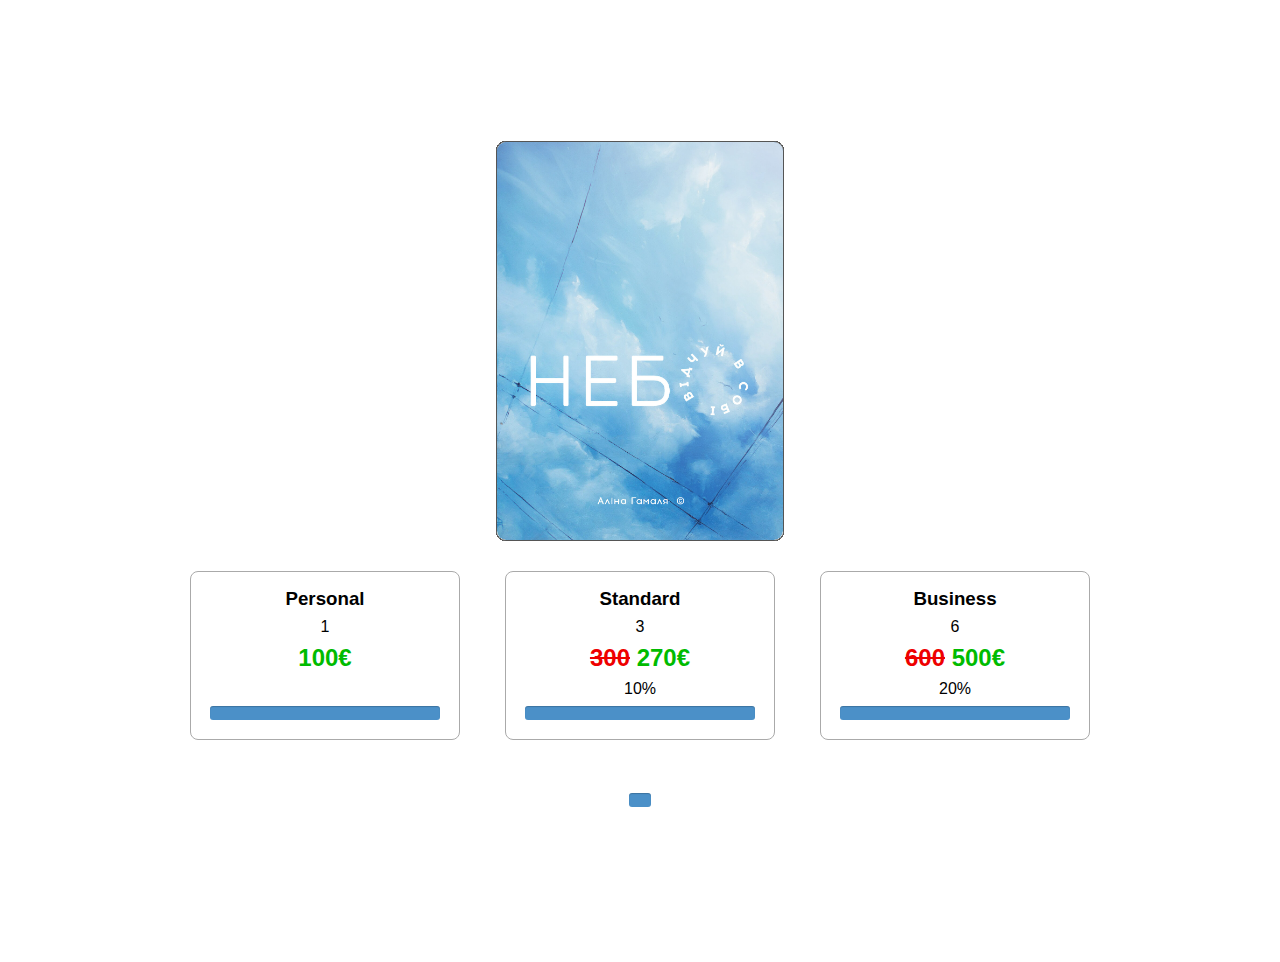
==== 1/index.html @ 352cd55a "V2 changes for live speciality" ====
<!DOCTYPE html>
<html lang="en" class="no-js">
<head>
    <meta charset="UTF-8">
    <meta http-equiv="X-UA-Compatible" content="IE=edge,chrome=1">
    <link rel="stylesheet" type="text/css" href="css/main.css">
</head>
<body>
<div class="container-vh">
    <section class="main-vh">
        <div class="langs">
            <a href="?lang=sky_cards_ua">ua</a>
            <a href="?lang=sky_cards_rus">rus</a>
            <a href="?lang=sky_cards_eng">eng</a>
            <a href="?lang=sky_cards_ge">ge</a>
        </div>
        <div id="message"></div>
        <div class="baraja-demo">
            <ul id="baraja-el" class="baraja-container"></ul>
        </div>
        <div id="tgBotHint"></div>
        <a href="https://t.me/AHaART_bot" id="tgBotLink"></a>
        <section id="tariffs">
            <h1></h1>
            <div>
                <div>
                    <h3>Personal</h3>
                    <p>1 <span></span></p>
                    <h2>100€</h2>
                    <a href="/members/signup/group/ZGJkOGZhNTZhNzh-personal"></a>
                </div>
                <div>
                    <h3>Standard</h3>
                    <p>3 <span></span></p>
                    <h2><s>300</s> 270€</h2>
                    <div><span></span> 10%</div>
                    <a href="/members/signup/group/zunwwgdxckk0zjl-standard"></a>
                </div>
                <div>
                    <h3>Business</h3>
                    <p>6 <span></span></p>
                    <h2><s>600</s> 500€</h2>
                    <div><span></span> 20%<b class="gift"></b></div>
                    <a href="/members/signup/group/zmprthk0bhhtowz-business"></a>
                </div>
            </div>
        </section>
        <div id="result"></div>
        <nav class="actions">
            <span id="reorder"></span>
            <span id="showResultBtn"></span>
        </nav>
        <span id="counter"></span>
    </section>
</div>
<script defer type="text/javascript" src="https://ajax.googleapis.com/ajax/libs/jquery/1.8.2/jquery.min.js"></script>
<script defer type="text/javascript" src="js/main.js"></script>
</body>
</html>
---- 1/css/main.css ----
.df {
    display: flex !important;
}
.tmenu-mobile__menucontent_hidden {
    z-index: 1111
}

#message, .actions span, .codrops-top, #tariffs a {
    text-transform: uppercase
}

.actions span, .support-note span, #tariffs a {
    text-align: center;
    font-weight: 700
}

.clearfix:after, .clr, .support-note {
    clear: both
}

ul.baraja-container {
    width: 288px;
    height: 400px;
    margin: 0 auto 30px;
    position: relative;
    padding: 0;
    list-style-type: none
}

ul.baraja-container li {
    width: 100%;
    height: 100%;
    margin: 0;
    position: absolute;
    top: 0;
    left: 0;
    cursor: pointer;
    background: #fff;
    pointer-events: auto;
    border: 1px solid #555
}

ul.baraja-container li:before {
    background: url("../images/background.jpg")
}

ul.baraja-container li:after, ul.baraja-container li:before {
    content: '';
    position: absolute;
    left: 0;
    top: 0;
    width: 100%;
    height: 100%;
    border-radius: 9px;
    background-size: cover
}

#result div, .baraja-demo li, .codrops-top, .container-vh {
    position: relative
}

ul.baraja-container li:hover:after {
    background: rgba(255, 255, 255, .2)
}

#showResultBtn, ul.baraja-container li.flipped:after, ul.baraja-container li.flipped:before {
    display: none
}

ul.baraja-container li.flipped div:hover {
    background: #29404f
}

.no-js ul.baraja-container {
    width: auto;
    height: auto;
    text-align: center
}

.no-js ul.baraja-container li {
    position: relative;
    display: inline-block;
    width: 200px;
    height: 310px;
    margin: 10px
}

*, :after, :before {
    -webkit-box-sizing: border-box;
    -moz-box-sizing: border-box;
    box-sizing: border-box;
    padding: 0;
    margin: 0
}

html {
    height: 100%;
    font-size: 62.5%
}

.clearfix:after, .clearfix:before {
    content: " ";
    display: table
}

a {
    color: #555;
    text-decoration: none
}

.container-vh {
    width: 100%;
    padding: 60px 0 150px;
    font-family: Roboto, Arial, sans-serif
}

.clr {
    padding: 0;
    height: 0;
    margin: 0
}

.container-vh > header, .main-vh {
    width: 80%;
    max-width: 960px;
    margin: 0 auto;
    padding: 0 30px
}

.container-vh > header {
    padding: 30px
}

.container-vh > header h1 {
    margin: 0;
    font-weight: 700;
    color: #333;
    float: left;
    font-size: 3.6rem;
    line-height: 4.6rem
}

#result div h4, .baraja-demo li h4 {
    position: absolute;
    color: #2b3e70;
    width: 100%;
    text-align: center;
    margin: 0
}

.container-vh > header h1 span {
    display: block;
    color: #444;
    font-size: 20px;
    line-height: 2.8rem;
    font-weight: 300;
    text-shadow: 0 1px 0 rgba(255, 255, 255, .5)
}

.codrops-top {
    font-size: 1.1rem;
    line-height: 2.4rem;
    background: rgba(255, 255, 255, .5);
    z-index: 9999;
    box-shadow: 1px 0 2px rgba(0, 0, 0, .2)
}

.codrops-top a {
    padding: 0 10px;
    letter-spacing: 1px;
    color: #333;
    font-weight: 400;
    text-shadow: 0 -1px 0 #fff;
    display: inline-block
}

.codrops-top a:hover {
    background: rgba(255, 255, 255, .8);
    color: #000
}

#close, .codrops-top span.right {
    float: right
}

.codrops-top span.right a {
    float: left;
    display: block
}

.support-note span {
    color: #ac375d;
    font-size: 1.6rem;
    display: none;
    padding: 5px 0
}

.actions {
    text-align: center;
    padding: 50px 0 0
}

.actions span, #tariffs a {
    font-size: 1.25rem;
    display: inline-block;
    cursor: pointer;
    padding: 7px 11px;
    margin: 3px;
    border-radius: 3px;
    background: #4b90c8;
    color: #fff;
    text-shadow: 0 1px 1px rgba(0, 0, 0, .3);
    box-shadow: inset 0 1px 1px rgba(0, 0, 0, .2), 0 1px 1px rgba(255, 255, 255, .8)
}

.actions span:active, #tariffs a:active {
    background: #aaa;
    color: #fff;
    box-shadow: 0 1px 1px rgba(255, 255, 255, .5)
}

.actions span:hover, #tariffs a:hover {
    background: #2e5a7e
}

.actions span[disabled], #tariffs a[disabled] {
    background: #aaa;
    cursor: not-allowed;
}

#counter {
    display: none;
    margin-top: 20px;
    text-align: center;
    font-size: 15px;
}
#nav-next, #nav-prev {
    width: 30px;
    height: 30px;
    font-size: 18px;
    line-height: 20px
}

.baraja-demo {
    margin: 30px auto;
    color: #aaa
}

.no-js .baraja-demo {
    width: auto
}

.baraja-demo p {
    font-size: 12px;
    font-weight: 700;
    padding: 0 10px;
    margin: 10px 3px 0
}

.baraja-demo ul.baraja-container li {
    border-radius: 10px;
    overflow: hidden;
    box-shadow: inset 0 0 0 1px rgba(0, 0, 0, .08);
    -webkit-user-select: none;
    -khtml-user-select: none;
    -moz-user-select: none;
    -ms-user-select: none;
    user-select: none
}

.baraja-demo ul.baraja-container li:hover {
    background: #eee
}

.baraja-demo li h4 {
    bottom: 25px;
    font-size: 17px;
    display: none
}

#result *, #result:after, .baraja-demo li.flipped h4 {
    display: block
}

.baraja-demo li img {
    display: block;
    margin: 0 auto;
    width: 100%;
    border-radius: 10px 10px 0 0
}

#result {
    display: none;
    width: 675px;
    margin: 0 auto;
    padding: 43px;
    background: #efefef;
    border: 1px solid #ccc;
    border-radius: 10px
}

#result div {
    margin-right: 43px;
    float: left
}

#result span {
    margin-top: 22px;
    font-size: 14px
}

#result div h4 {
    bottom: 20px
}

#result h4 {
    margin-top: 8px;
    margin-bottom: 40px;
    font-size: 14px
}

#result p {
    font-size: 16px;
    text-align: justify
}

#result img {
    width: 200px;
    border: 1px solid #ccc;
    border-radius: 10px
}

#result:after {
    content: '';
    clear: both
}

#message, .langs {
    text-align: center
}

.langs a {
    display: inline-block;
    margin: 20px;
    color: #fff
}

#message {
    font-size: 14px;
    font-weight: 500;
    letter-spacing: 2px
}
#tariffs {
    /*display: none;*/
    text-align: center;
}
#tariffs > div {
    display: flex;
    justify-content: space-between;
    gap: 16px;
    font-size: 16px;
}
#tariffs > div > div {
    border: 1px solid #aaa;
    border-radius: 8px;
    padding: 16px;
    min-width: 30%;
    display: flex;
    flex-direction: column;
    gap: 8px
}
#tariffs h1 {
    font-size: 20px;
    margin-bottom: 16px;
}
#tariffs h2 {
    color: #0b0;
}
#tariffs s {
    color: #e00;
}
#tariffs a {
    margin-top: auto;
}
#tariffs b {
    display: block;
}
.t-popup {
    opacity: 1;
}
.t-popup__container {
    transform: translateY(-50%);
}
.t-popup__container img.t-img {
    display: none;
}
#tgBotLink {
    display: none;
}
#tgBotHint {
    display: none;
    cursor: unset;
    text-decoration: none;
    border: 1px solid #aaa;
    border-radius: 8px;
    padding: 16px;
    margin: 0 auto 30px;
    width: max-content;
    font-size: 16px;
    background: #e1f6ff;
}
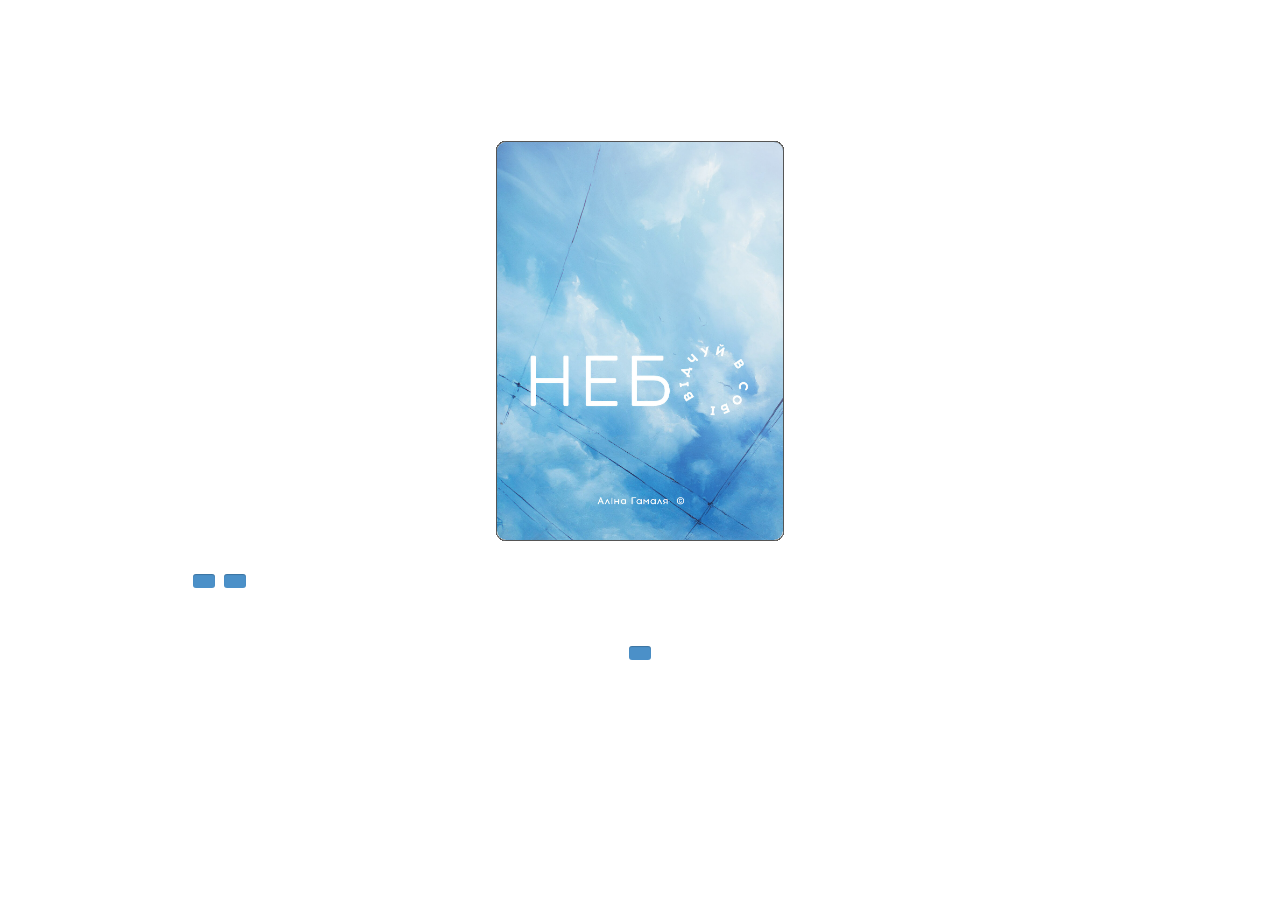
==== commit fcb9fe47: "V2 changes for live speciality" ====
--- a/1/index.html
+++ b/1/index.html
@@ -20,6 +20,7 @@
         </div>
         <div id="tgBotHint"></div>
         <a href="https://t.me/AHaART_bot" id="tgBotLink"></a>
+        <span id="tariffsBtn"></span>
         <section id="tariffs">
             <h1></h1>
             <div>
--- a/1/css/main.css
+++ b/1/css/main.css
@@ -5,11 +5,11 @@
     z-index: 1111
 }
 
-#message, .actions span, .codrops-top, #tariffs a {
+#message, .actions span, .codrops-top, #tariffs a, #tgBotLink, #tariffsBtn {
     text-transform: uppercase
 }
 
-.actions span, .support-note span, #tariffs a {
+.actions span, .support-note span, #tariffs a, #tgBotLink, #tariffsBtn {
     text-align: center;
     font-weight: 700
 }
@@ -200,7 +200,9 @@
     padding: 50px 0 0
 }
 
-.actions span, #tariffs a {
+.actions span, #tariffs a,
+.container-vh #tariffsBtn,
+.container-vh #tgBotLink {
     font-size: 1.25rem;
     display: inline-block;
     cursor: pointer;
@@ -213,17 +215,23 @@
     box-shadow: inset 0 1px 1px rgba(0, 0, 0, .2), 0 1px 1px rgba(255, 255, 255, .8)
 }
 
-.actions span:active, #tariffs a:active {
+.actions span:active, #tariffs a:active,
+.container-vh #tariffsBtn:active,
+.container-vh #tgBotLink:active {
     background: #aaa;
     color: #fff;
     box-shadow: 0 1px 1px rgba(255, 255, 255, .5)
 }
 
-.actions span:hover, #tariffs a:hover {
+.actions span:hover, #tariffs a:hover,
+.container-vh #tariffsBtn:hover,
+.container-vh #tgBotLink:hover {
     background: #2e5a7e
 }
 
-.actions span[disabled], #tariffs a[disabled] {
+.actions span[disabled], #tariffs a[disabled],
+.container-vh #tariffsBtn[disabled],
+.container-vh #tgBotLink[disabled] {
     background: #aaa;
     cursor: not-allowed;
 }
@@ -351,7 +359,7 @@
     letter-spacing: 2px
 }
 #tariffs {
-    /*display: none;*/
+    display: none;
     text-align: center;
 }
 #tariffs > div {
@@ -394,8 +402,10 @@
 .t-popup__container img.t-img {
     display: none;
 }
-#tgBotLink {
-    display: none;
+#tgBotLink, #tariffsBtn {
+    display: none;
+    margin: 0 auto 16px;
+    width: max-content;
 }
 #tgBotHint {
     display: none;
@@ -404,7 +414,7 @@
     border: 1px solid #aaa;
     border-radius: 8px;
     padding: 16px;
-    margin: 0 auto 30px;
+    margin: 0 auto 16px;
     width: max-content;
     font-size: 16px;
     background: #e1f6ff;
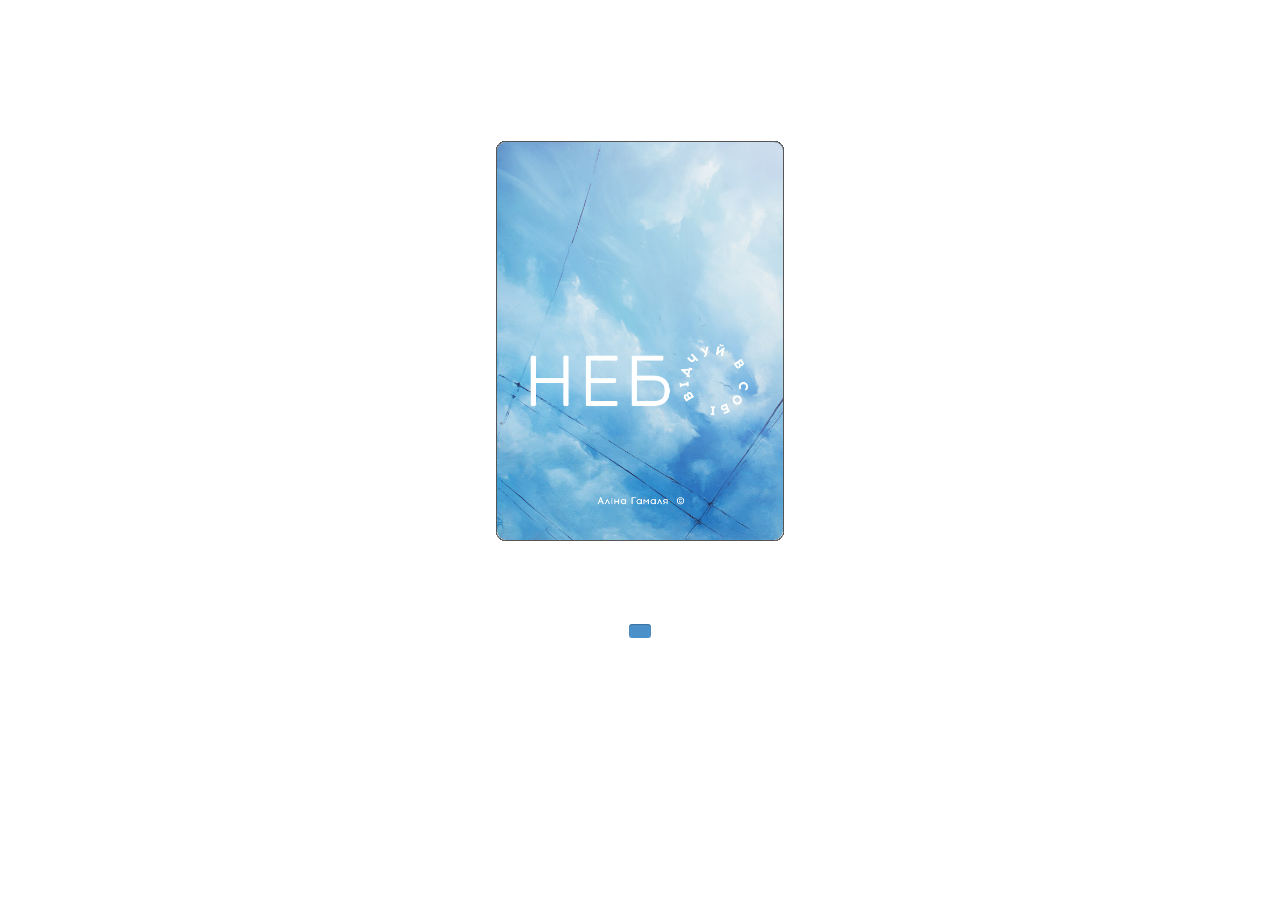
==== commit 1cbd4e6f: "V2 changes for live speciality" ====
--- a/1/index.html
+++ b/1/index.html
@@ -20,6 +20,7 @@
         </div>
         <div id="tgBotHint"></div>
         <a href="https://t.me/AHaART_bot" id="tgBotLink"></a>
+        <span id="counter"></span>
         <span id="tariffsBtn"></span>
         <section id="tariffs">
             <h1></h1>
@@ -51,7 +52,6 @@
             <span id="reorder"></span>
             <span id="showResultBtn"></span>
         </nav>
-        <span id="counter"></span>
     </section>
 </div>
 <script defer type="text/javascript" src="https://ajax.googleapis.com/ajax/libs/jquery/1.8.2/jquery.min.js"></script>
--- a/1/css/main.css
+++ b/1/css/main.css
@@ -402,12 +402,12 @@
 .t-popup__container img.t-img {
     display: none;
 }
-#tgBotLink, #tariffsBtn {
+.container-vh #tgBotLink, .container-vh #tariffsBtn {
     display: none;
     margin: 0 auto 16px;
     width: max-content;
 }
-#tgBotHint {
+#tgBotHint, #counter {
     display: none;
     cursor: unset;
     text-decoration: none;
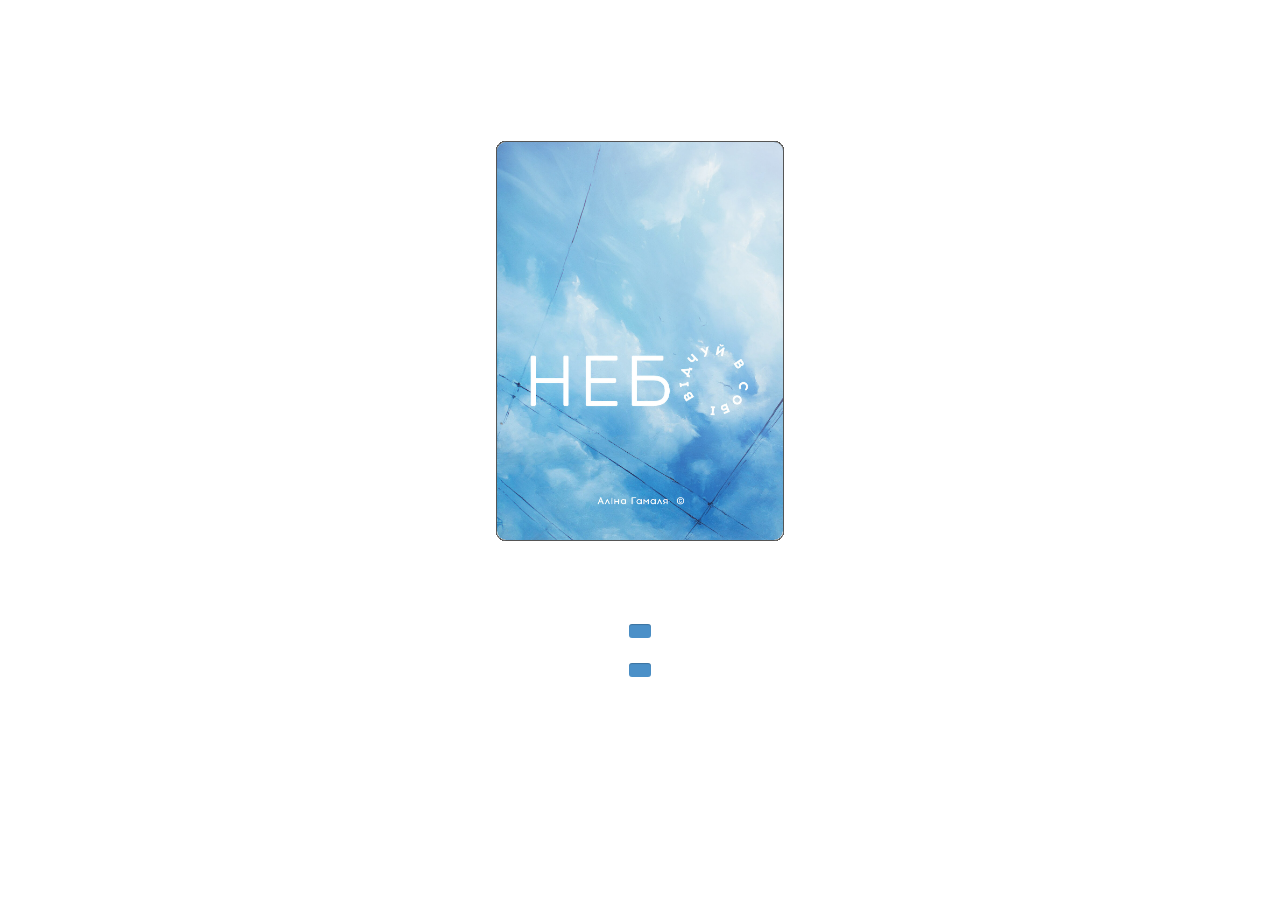
==== commit 14a52cf6: "V2 changes for live speciality" ====
--- a/1/index.html
+++ b/1/index.html
@@ -18,10 +18,15 @@
         <div class="baraja-demo">
             <ul id="baraja-el" class="baraja-container"></ul>
         </div>
+        <nav class="actions">
+            <span id="reorder"></span>
+            <span id="showResultBtn"></span>
+        </nav>
         <div id="tgBotHint"></div>
         <a href="https://t.me/AHaART_bot" id="tgBotLink"></a>
-        <span id="counter"></span>
-        <span id="tariffsBtn"></span>
+        <div id="counter"></div>
+        <div id="result"></div>
+        <span id="tariffsBtn" class="df"></span>
         <section id="tariffs">
             <h1></h1>
             <div>
@@ -47,11 +52,6 @@
                 </div>
             </div>
         </section>
-        <div id="result"></div>
-        <nav class="actions">
-            <span id="reorder"></span>
-            <span id="showResultBtn"></span>
-        </nav>
     </section>
 </div>
 <script defer type="text/javascript" src="https://ajax.googleapis.com/ajax/libs/jquery/1.8.2/jquery.min.js"></script>
--- a/1/css/main.css
+++ b/1/css/main.css
@@ -197,7 +197,7 @@
 
 .actions {
     text-align: center;
-    padding: 50px 0 0
+    padding: 50px 0 20px
 }
 
 .actions span, #tariffs a,
@@ -236,12 +236,6 @@
     cursor: not-allowed;
 }
 
-#counter {
-    display: none;
-    margin-top: 20px;
-    text-align: center;
-    font-size: 15px;
-}
 #nav-next, #nav-prev {
     width: 30px;
     height: 30px;
@@ -414,8 +408,10 @@
     border: 1px solid #aaa;
     border-radius: 8px;
     padding: 16px;
-    margin: 0 auto 16px;
-    width: max-content;
+    margin: 16px auto;
+    width: fit-content;
+    max-width: 530px;
+    text-align: center;
     font-size: 16px;
     background: #e1f6ff;
 }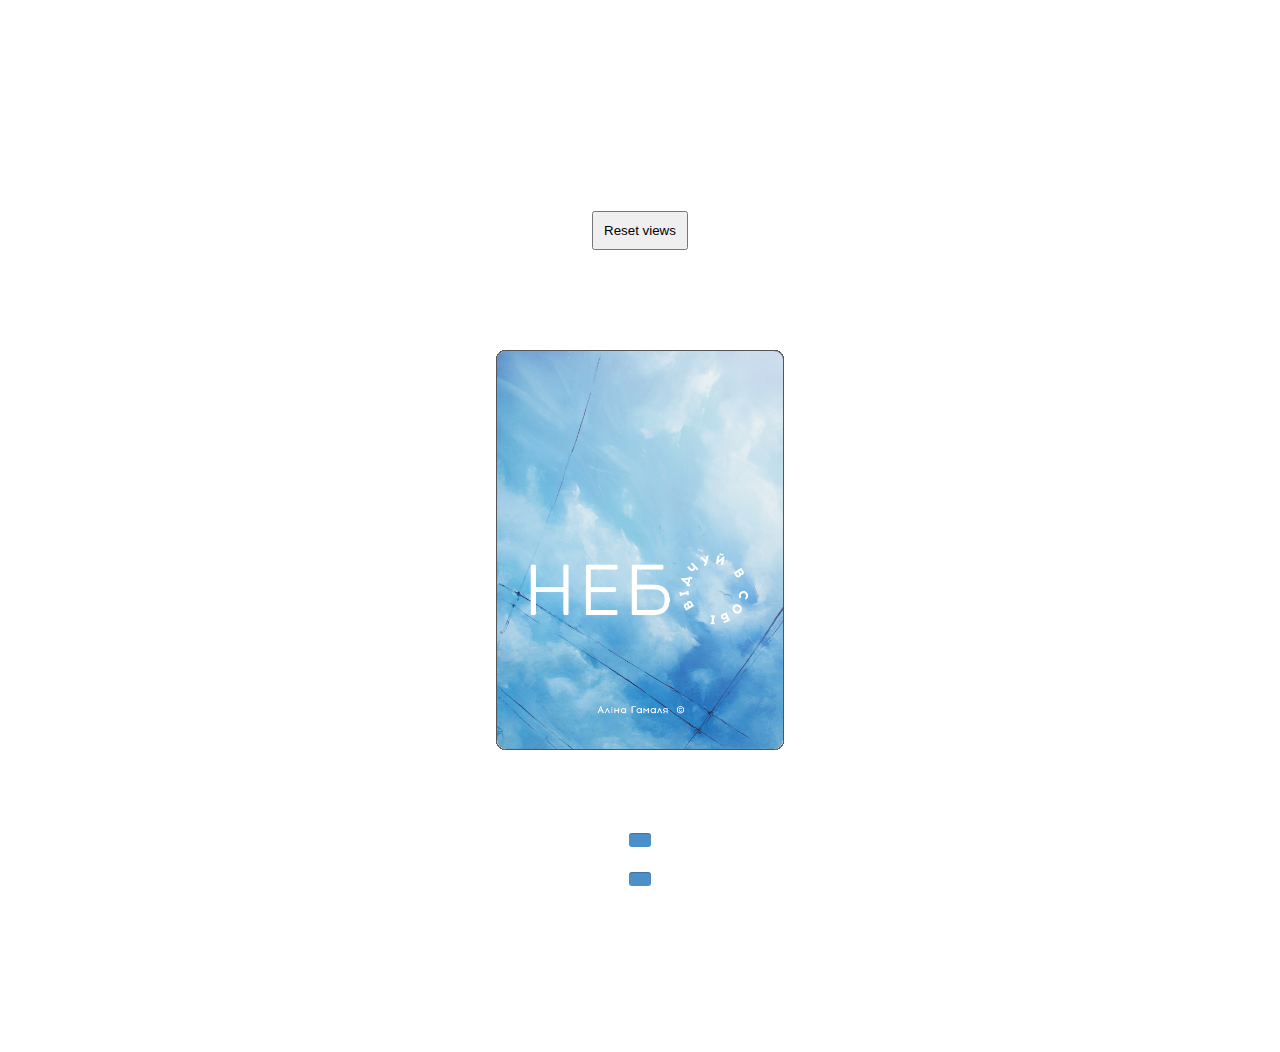
==== commit c5d3ed8b: "V2 changes for live speciality" ====
--- a/1/index.html
+++ b/1/index.html
@@ -14,6 +14,7 @@
             <a href="?lang=sky_cards_eng">eng</a>
             <a href="?lang=sky_cards_ge">ge</a>
         </div>
+        <button id="resetFlowBtn" style="padding: 10px;margin: 100px auto;display: block;cursor: pointer;">Reset views</button>
         <div id="message"></div>
         <div class="baraja-demo">
             <ul id="baraja-el" class="baraja-container"></ul>
@@ -34,21 +35,21 @@
                     <h3>Personal</h3>
                     <p>1 <span></span></p>
                     <h2>100€</h2>
-                    <a href="/members/signup/group/ZGJkOGZhNTZhNzh-personal"></a>
+                    <a href="#popup:myformPersonal-"></a>
                 </div>
                 <div>
                     <h3>Standard</h3>
                     <p>3 <span></span></p>
                     <h2><s>300</s> 270€</h2>
                     <div><span></span> 10%</div>
-                    <a href="/members/signup/group/zunwwgdxckk0zjl-standard"></a>
+                    <a href="#popup:myformStandard-"></a>
                 </div>
                 <div>
                     <h3>Business</h3>
                     <p>6 <span></span></p>
                     <h2><s>600</s> 500€</h2>
                     <div><span></span> 20%<b class="gift"></b></div>
-                    <a href="/members/signup/group/zmprthk0bhhtowz-business"></a>
+                    <a href="#popup:myformBusiness-"></a>
                 </div>
             </div>
         </section>
--- a/1/css/main.css
+++ b/1/css/main.css
@@ -294,7 +294,7 @@
 #result {
     display: none;
     width: 675px;
-    margin: 0 auto;
+    margin: 0 auto 30px;
     padding: 43px;
     background: #efefef;
     border: 1px solid #ccc;
@@ -355,6 +355,7 @@
 #tariffs {
     display: none;
     text-align: center;
+    margin-top: 100px;
 }
 #tariffs > div {
     display: flex;
@@ -387,13 +388,13 @@
 #tariffs b {
     display: block;
 }
-.t-popup {
+[class*=clientContactsFor] .t-popup {
     opacity: 1;
 }
-.t-popup__container {
+[class*=clientContactsFor] .t-popup__container {
     transform: translateY(-50%);
 }
-.t-popup__container img.t-img {
+[class*=clientContactsFor] .t-popup__container img.t-img {
     display: none;
 }
 .container-vh #tgBotLink, .container-vh #tariffsBtn {
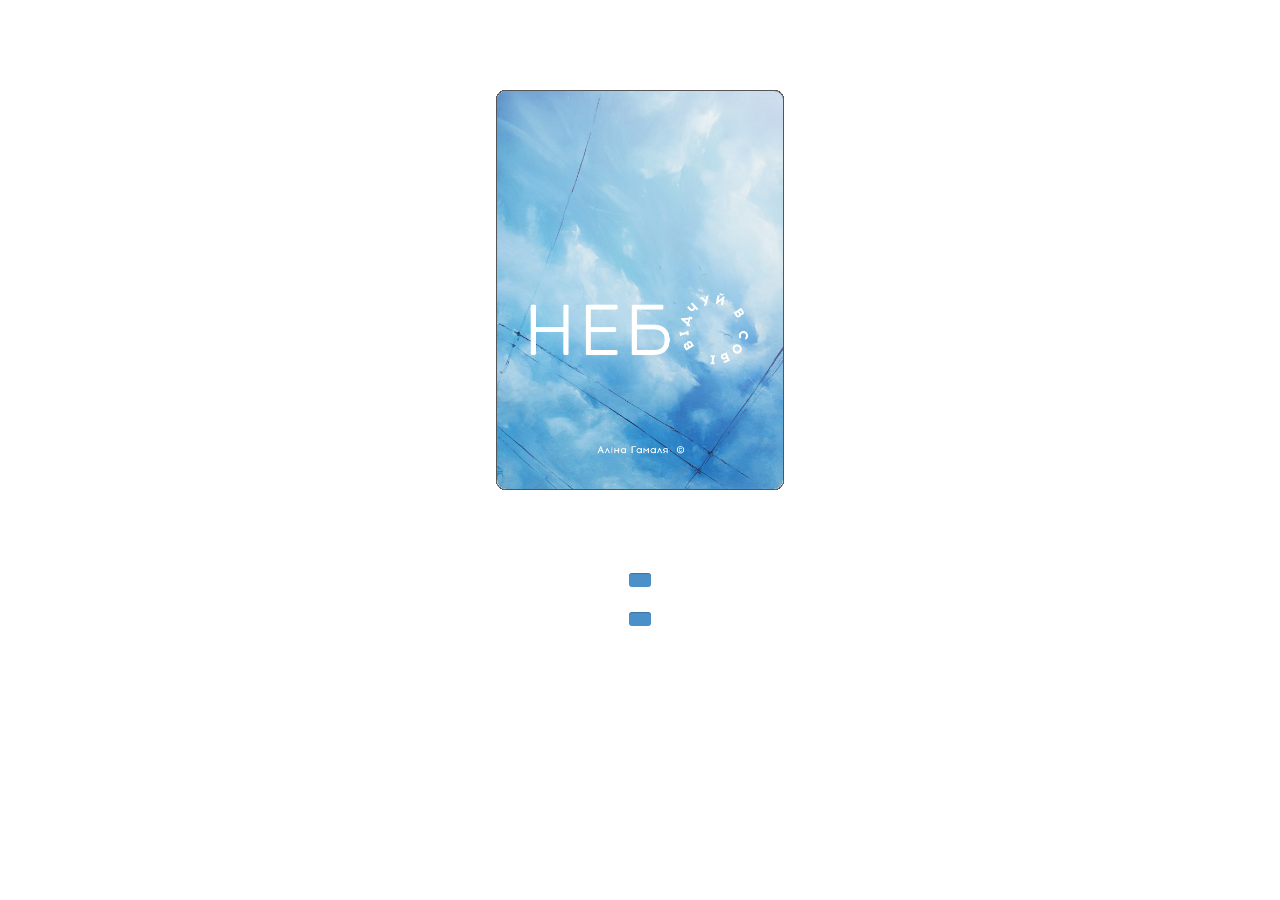
==== commit 7afc8a99: "V2 changes for live speciality" ====
--- a/1/index.html
+++ b/1/index.html
@@ -8,13 +8,13 @@
 <body>
 <div class="container-vh">
     <section class="main-vh">
-        <div class="langs">
-            <a href="?lang=sky_cards_ua">ua</a>
-            <a href="?lang=sky_cards_rus">rus</a>
-            <a href="?lang=sky_cards_eng">eng</a>
-            <a href="?lang=sky_cards_ge">ge</a>
-        </div>
-        <button id="resetFlowBtn" style="padding: 10px;margin: 100px auto;display: block;cursor: pointer;">Reset views</button>
+<!--        <div class="langs">-->
+<!--            <a href="?lang=sky_cards_ua">ua</a>-->
+<!--            <a href="?lang=sky_cards_rus">rus</a>-->
+<!--            <a href="?lang=sky_cards_eng">eng</a>-->
+<!--            <a href="?lang=sky_cards_ge">ge</a>-->
+<!--        </div>-->
+<!--        <button id="resetFlowBtn" style="padding: 10px;margin: 100px auto;display: block;cursor: pointer;">Reset views</button>-->
         <div id="message"></div>
         <div class="baraja-demo">
             <ul id="baraja-el" class="baraja-container"></ul>
@@ -27,7 +27,7 @@
         <a href="https://t.me/AHaART_bot" id="tgBotLink"></a>
         <div id="counter"></div>
         <div id="result"></div>
-        <span id="tariffsBtn" class="df"></span>
+        <span id="tariffsBtn" class="df" data-redirect=""></span>
         <section id="tariffs">
             <h1></h1>
             <div>
@@ -55,6 +55,14 @@
         </section>
     </section>
 </div>
+<div class="vh-popup">
+    <div class="vh-popup-content">
+        <b class="vh-popup-close"></b>
+        <a href="#order:МАК=1" class="tariffPersonal"></a>
+        <a href="#order:МАК=2" class="tariffStandard"></a>
+        <a href="#order:МАК=3" class="tariffBusiness"></a>
+    </div>
+</div>
 <script defer type="text/javascript" src="https://ajax.googleapis.com/ajax/libs/jquery/1.8.2/jquery.min.js"></script>
 <script defer type="text/javascript" src="js/main.js"></script>
 </body>
--- a/1/css/main.css
+++ b/1/css/main.css
@@ -5,11 +5,11 @@
     z-index: 1111
 }
 
-#message, .actions span, .codrops-top, #tariffs a, #tgBotLink, #tariffsBtn {
+#message, .actions span, .codrops-top, #tariffs a, .vh-popup a, #tgBotLink, #tariffsBtn {
     text-transform: uppercase
 }
 
-.actions span, .support-note span, #tariffs a, #tgBotLink, #tariffsBtn {
+.actions span, .support-note span, #tariffs a, .vh-popup a, #tgBotLink, #tariffsBtn {
     text-align: center;
     font-weight: 700
 }
@@ -200,7 +200,7 @@
     padding: 50px 0 20px
 }
 
-.actions span, #tariffs a,
+.actions span, #tariffs a, .vh-popup a,
 .container-vh #tariffsBtn,
 .container-vh #tgBotLink {
     font-size: 1.25rem;
@@ -215,7 +215,7 @@
     box-shadow: inset 0 1px 1px rgba(0, 0, 0, .2), 0 1px 1px rgba(255, 255, 255, .8)
 }
 
-.actions span:active, #tariffs a:active,
+.actions span:active, #tariffs a:active, .vh-popup a:active,
 .container-vh #tariffsBtn:active,
 .container-vh #tgBotLink:active {
     background: #aaa;
@@ -223,7 +223,7 @@
     box-shadow: 0 1px 1px rgba(255, 255, 255, .5)
 }
 
-.actions span:hover, #tariffs a:hover,
+.actions span:hover, #tariffs a:hover, .vh-popup a:hover,
 .container-vh #tariffsBtn:hover,
 .container-vh #tgBotLink:hover {
     background: #2e5a7e
@@ -415,4 +415,50 @@
     text-align: center;
     font-size: 16px;
     background: #e1f6ff;
+}
+.vh-popup {
+    position: fixed;
+    display: none;
+    align-items: center;
+    justify-content: center;
+    left: 0;
+    top: 0;
+    width: 100%;
+    height: 100%;
+    background: rgba(255,255,255,.5);
+}
+.vh-popup-content {
+    width: 400px;
+    height: max-content;
+    border: 1px solid #555;
+    border-radius: 10px;
+    position: relative;
+    padding: 16px;
+    text-align: center;
+}
+.vh-popup-content a {
+    display: none;
+}
+.vh-popup-close {
+    position: absolute;
+    right: 18px;
+    top: 10px;
+    cursor: pointer;
+}
+.vh-popup-close:before, .vh-popup-close:after {
+    display: block;
+    content: '';
+}
+.vh-popup-close:before {
+    width: 1px;
+    height: 16px;
+    background: #555;
+    transform: rotate(45deg);
+}
+.vh-popup-close:after {
+    width: 16px;
+    height: 1px;
+    background: #555;
+    transform: rotate(45deg);
+    margin: -8px;
 }